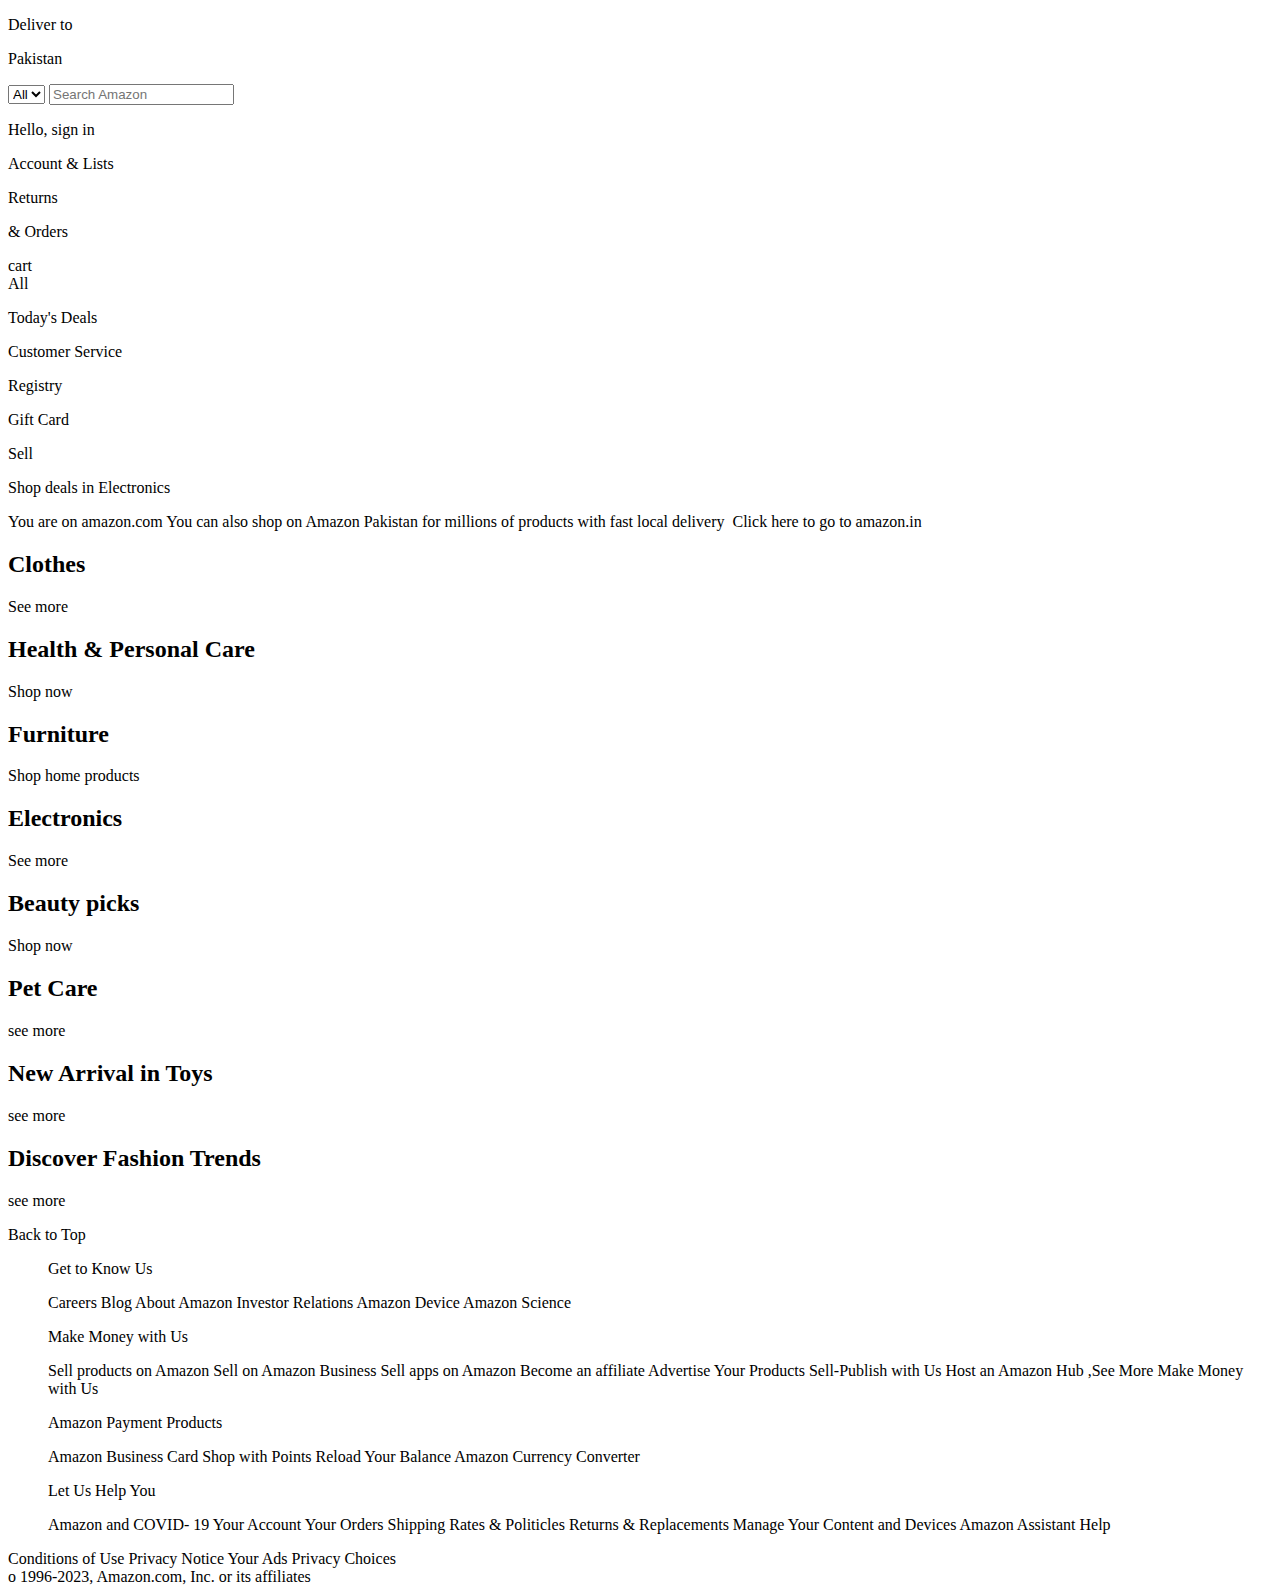
==== index.html @ c007df78 "Add files via upload" ====
<!DOCTYPE html>
<html lang="en">
<head>
    <meta charset="UTF-8">
    <meta name="viewport" content="width=device-width, initial-scale=1.0">
    <title>Amazon Clone</title>
    <link rel="stylesheet" href="https://cdnjs.cloudflare.com/ajax/libs/font-awesome/6.5.2/css/all.min.css" integrity="sha512-SnH5WK+bZxgPHs44uWIX+LLJAJ9/2PkPKZ5QiAj6Ta86w+fsb2TkcmfRyVX3pBnMFcV7oQPJkl9QevSCWr3W6A==" crossorigin="anonymous" referrerpolicy="no-referrer" />
    <link rel="stylesheet" href="style.css">
</head>
<body>
    <header>
        <div class="navbar">
            <div class="nav-logo border">
                <div class="logo"></div>
            </div>  

            <div class="nav-address border">
                <p class="add-first">Deliver to</p>
            <div class="add-icon">
                <i class="fa-solid fa-location-dot"></i>   
                <p class="add-second">Pakistan</p>
            </div>
        </div>
        
        <div class="nav-search">
         <select class="search-select">
            <option>All</option>
         </select>
         <input placeholder="Search Amazon" class="search-input">
         <div class="search-icon">
         <i class="fa-solid fa-magnifying-glass"></i>
           </div>
        </div>

        <div class="nav-singin border">
            <p><span>Hello, sign in</span></p>
            <p class="nav-second">Account & Lists</p>  
        </div>
    
      <div class="nav-return border"> 
       <p><span>Returns</span></p>   
        <P class="nav-second">& Orders</P>
    </div>
  
    <div class="nav-cart border">
     <i class="fa-solid fa-cart-shopping"></i>
     cart
    </div>
    </div>

    <div class="panel">
   <div class="panel-all">
  <i class="fa-solid fa-bars"></i>    
  All
</div>
<div class="panel-ops"> 
<p>Today's Deals</p>
<p>Customer Service</p>
<p>Registry</p>
<p>Gift Card</p>
<p>Sell</p>
</div>   
<div class="panel-deals">
    Shop deals in Electronics
</div>
</div>
    </header>

    <div class="hero-section">
     <div class="hero-msg">
    <p>You are on amazon.com You can also shop on Amazon Pakistan for millions of products with fast local delivery  &nbsp;<a>Click here to go to amazon.in</a> </p> 
    </div>
    </div>

<div class="shop-section">
    <div class="box1 box">
   <div class="box-content">
    <h2>Clothes</h2>
   <div class="box-img" style="background-image: url('box1_image.jpg');"></div>
<p>See more</p>
   </div>    
</div>
    <div class="box2 box">
      <div class="box-content">  
        <h2>Health & Personal Care</h2>
   <div class="box-img" style="background-image: url('box2_image.jpg');"></div>
<p>Shop now</p>
</div>    
</div>
    <div class="box3 box">
        <div class="box-content">  
            <h2>Furniture</h2>
       <div class="box-img" style="background-image: url('box3_image.jpg');"></div>
    <p>Shop home products</p>
    </div>
    </div>
    <div class="box">
        <div class="box-content">  
            <h2>Electronics</h2>
       <div class="box-img" style="background-image: url('box4_image.jpg');"></div>
    <p>See more</p>
    </div>
    </div>
    <div class="box">
        <div class="box-content">
         <h2>Beauty picks</h2>
        <div class="box-img" style="background-image: url('box5_image.jpg');"></div>
     <p>Shop now</p>
        </div>    
     </div>
         <div class="box">
           <div class="box-content">  
             <h2>Pet Care</h2>
        <div class="box-img" style="background-image: url('box6_image.jpg');"></div>
     <p>see more</p>
     </div>    
     </div>
         <div class="box">
             <div class="box-content">  
                 <h2>New Arrival in Toys</h2>
            <div class="box-img" style="background-image: url('box7_image.jpg');"></div>
         <p>see more</p>
         </div>
         </div>
         <div class="box">
             <div class="box-content">  
                 <h2>Discover Fashion Trends</h2>
            <div class="box-img" style="background-image: url('box8_image.jpg');"></div>
         <p>see more</p>
         </div>
         </div>
</div>

<footer>
   <div class="foot-panel1">
    Back to Top
   </div>

<div class="foot-panel2">
    <ul>
       <p>Get to Know Us</p>
       <a>Careers</a> 
       <a>Blog</a> 
       <a>About Amazon</a> 
       <a>Investor Relations</a> 
       <a>Amazon Device</a> 
       <a>Amazon Science</a>       
    </ul>
    <ul>
        <p>Make Money with Us</p>
        <a>Sell products on Amazon</a> 
        <a>Sell on Amazon Business</a> 
        <a>Sell apps on Amazon</a> 
        <a>Become an affiliate</a> 
        <a>Advertise Your Products</a> 
        <a>Sell-Publish with Us</a>
        <a>Host an Amazon Hub</a>
        <a>,See More Make Money 
            with Us</a>       
     </ul>
     <ul>
        <p>Amazon Payment Products</p>
        <a>Amazon Business Card</a> 
        <a>Shop with Points</a> 
        <a>Reload Your Balance </a> 
        <a>Amazon Currency Converter</a>       
     </ul>
     <ul>
        <p>Let Us Help You</p>
        <a>Amazon and COVID- 
           19</a> 
        <a>Your Account</a> 
        <a>Your Orders</a> 
        <a>Shipping Rates &
           Politicles</a> 
        <a>Returns &
           Replacements</a> 
        <a>Manage Your 
           Content and Devices</a>
        <a>Amazon Assistant</a>
        <a>Help</a>       
     </ul>

</div>
<div class="foot-panel3">
    <div class="logo"></div>
 </div>

<div class="foot-panel4">
  <div class="pages">
    <a>Conditions of Use</a>
    <a>Privacy Notice</a>  
    <a>Your Ads Privacy Choices</a>   
</div>
<div class="copyright">
    o 1996-2023, Amazon.com, Inc. or its affiliates
</div>


</div>
</footer>

</body>
</html>
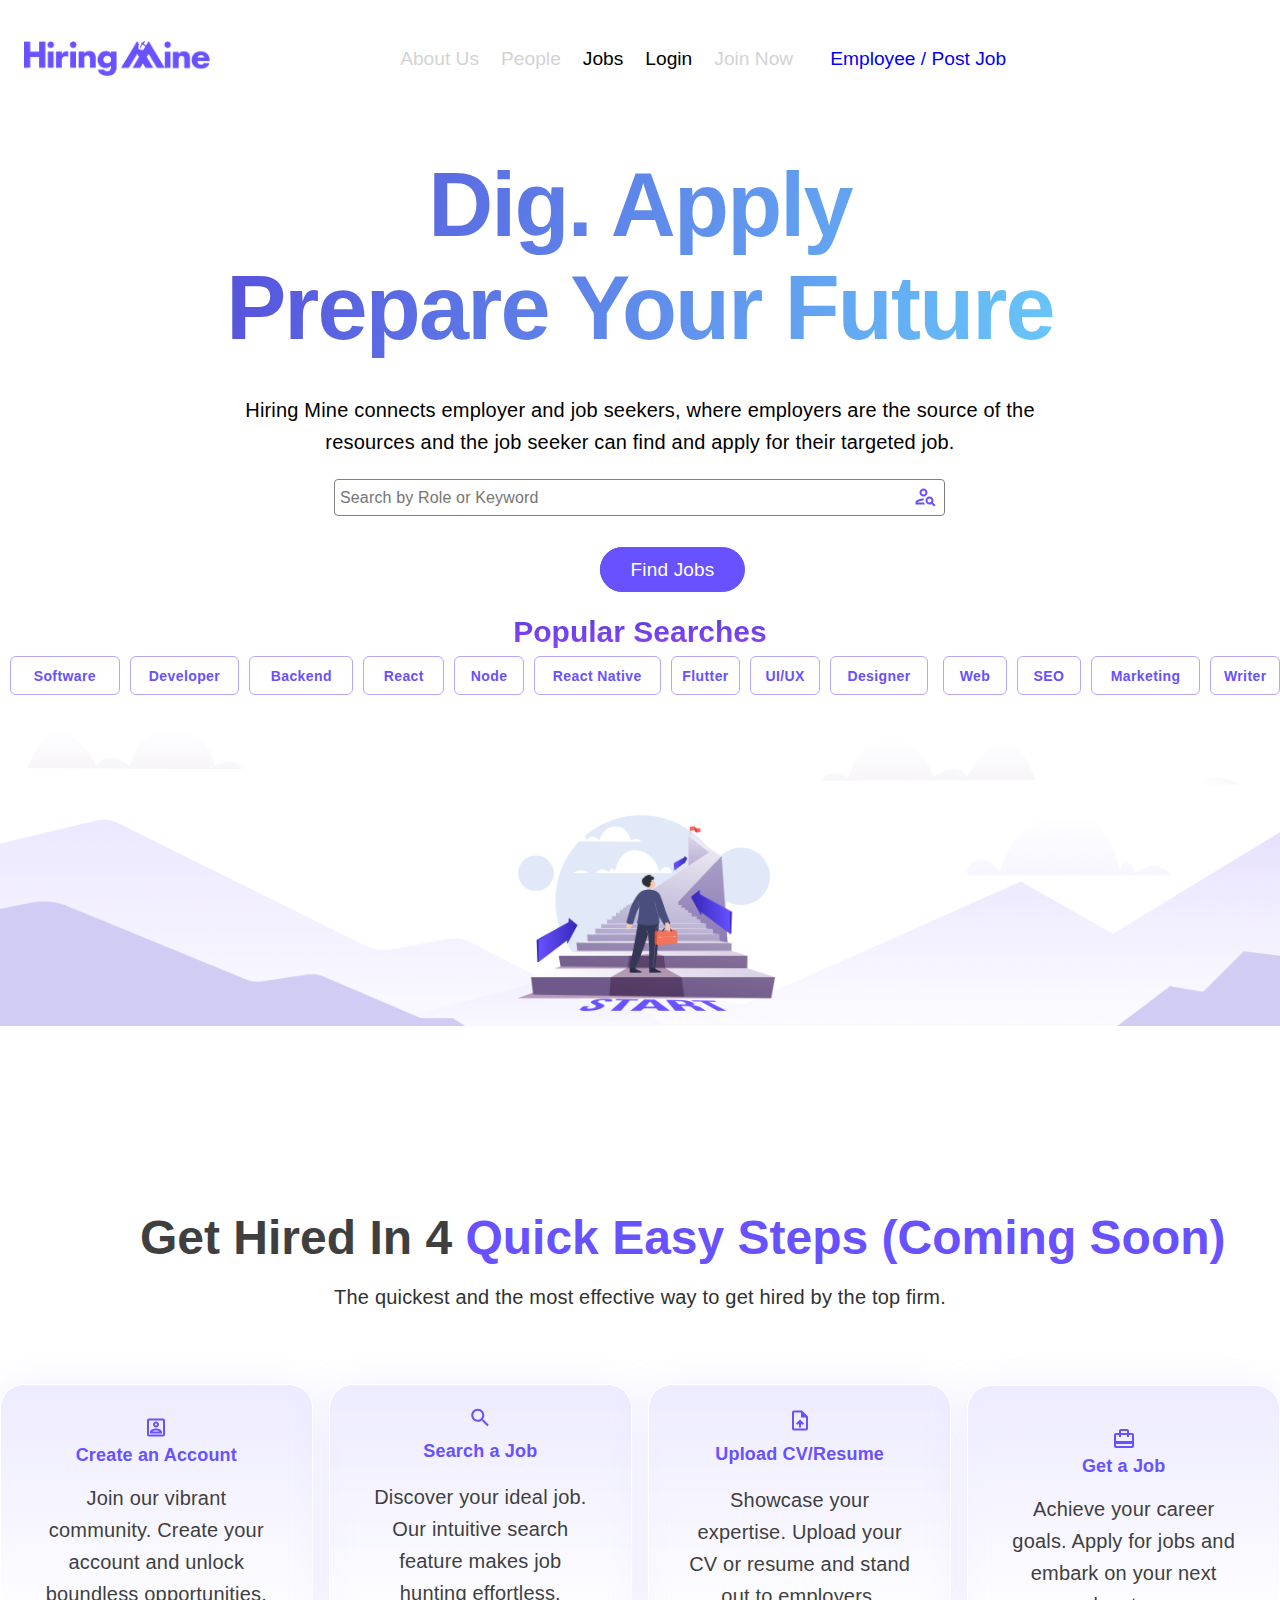
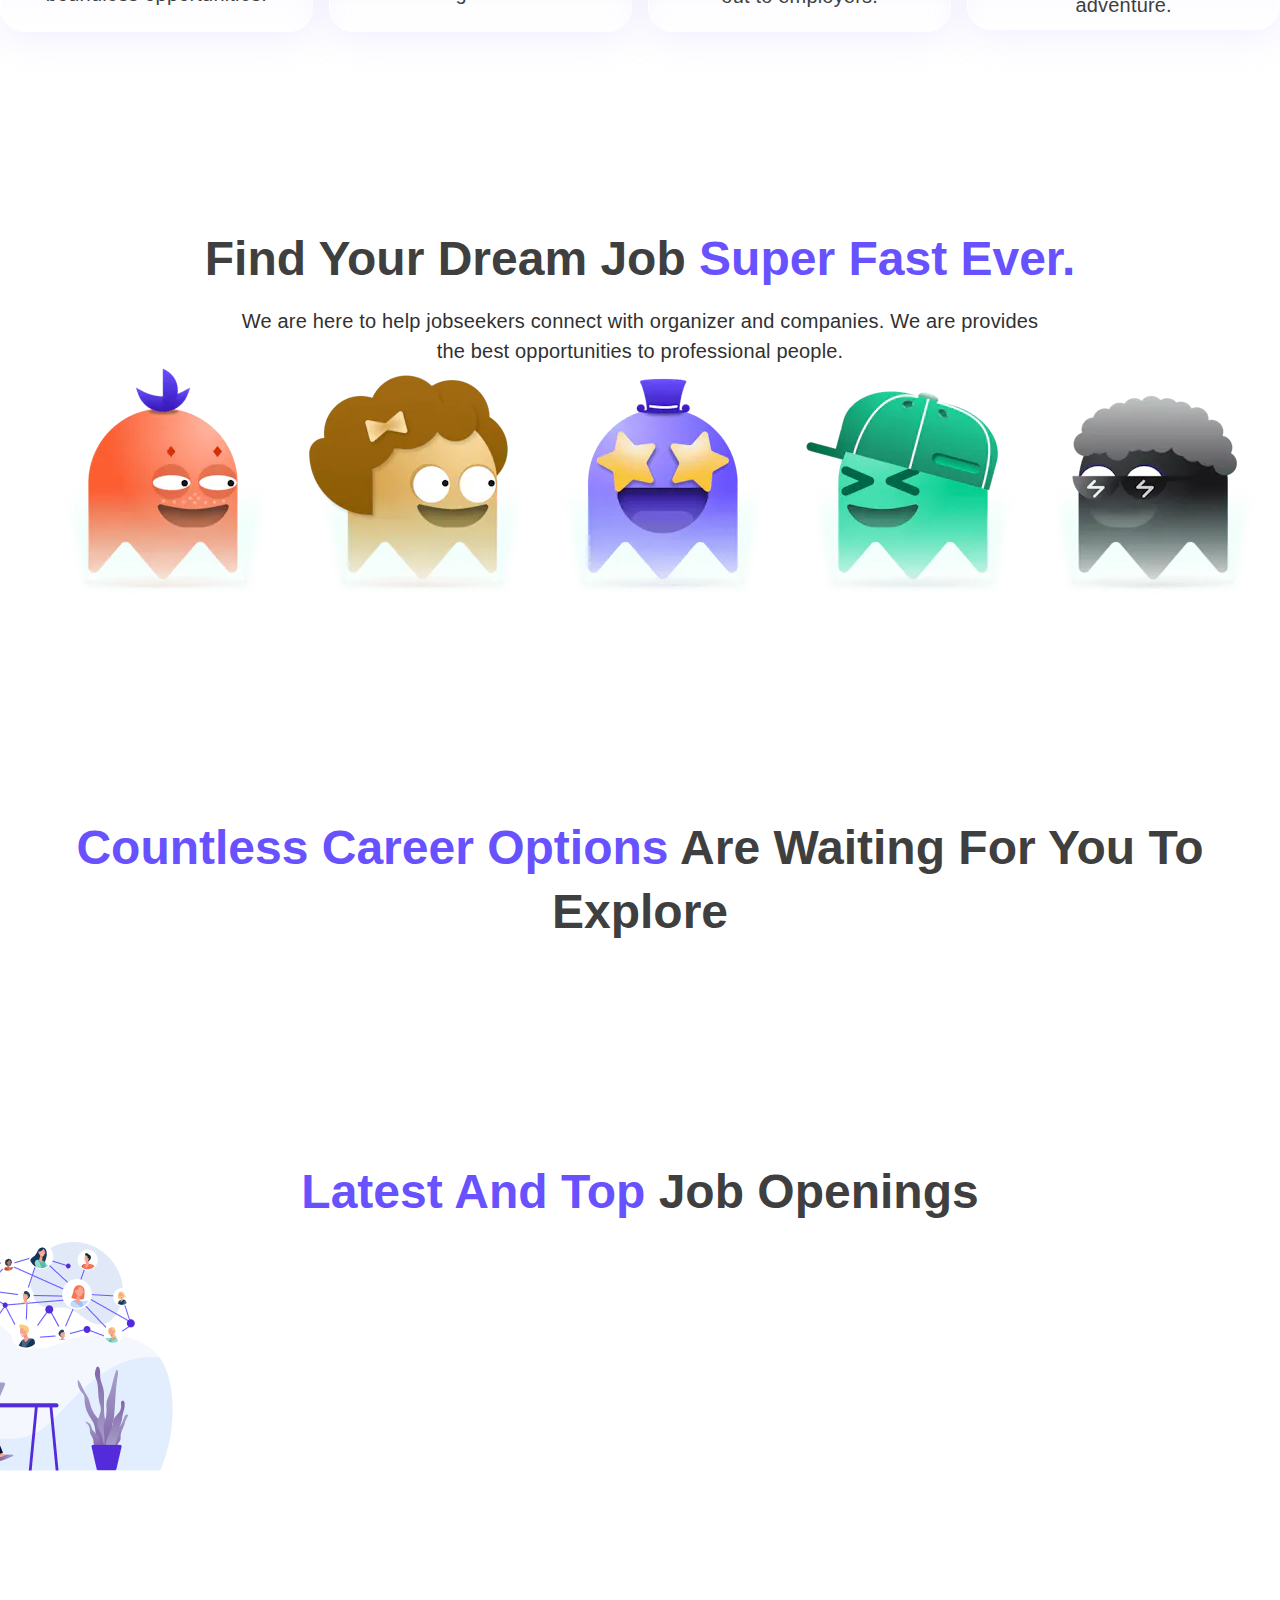
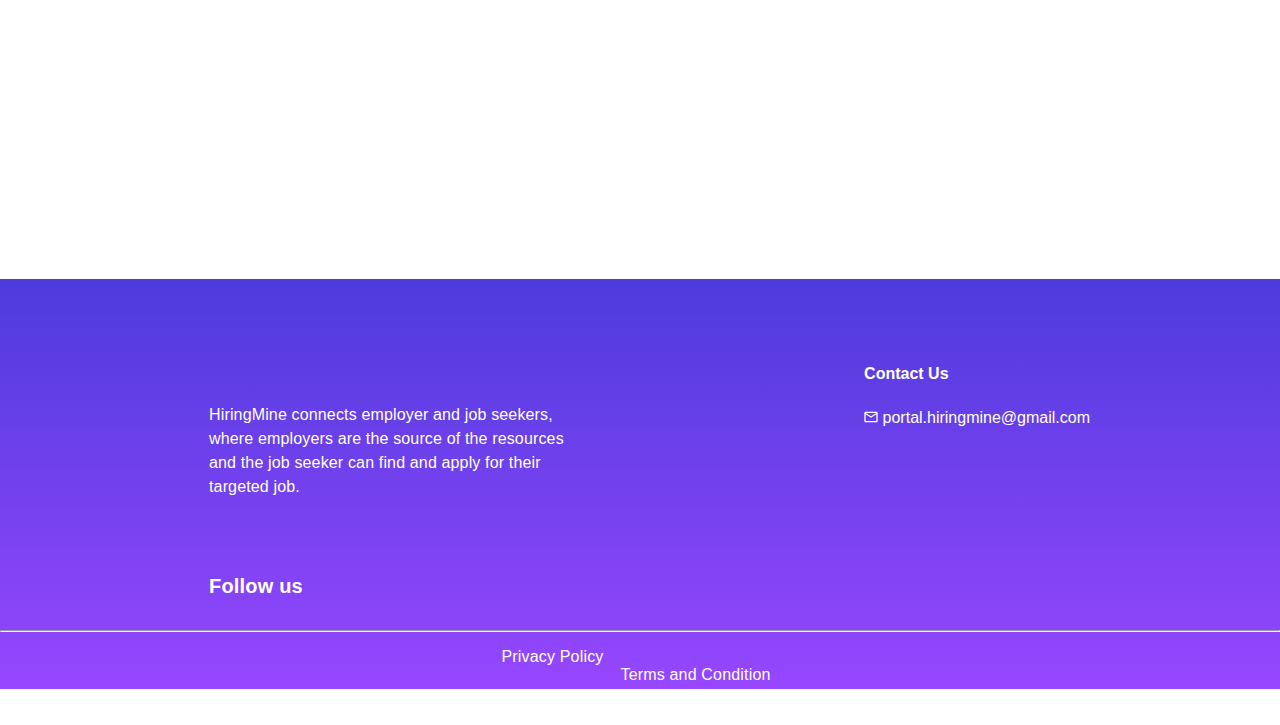
==== commit 6a372024: "Add files via upload" ====
--- a/index.html
+++ b/index.html
@@ -3,202 +3,340 @@
 <head>
     <meta charset="UTF-8">
     <meta name="viewport" content="width=device-width, initial-scale=1.0">
-    <title>Amazon Clone</title>
-    <link rel="stylesheet" href="https://cdnjs.cloudflare.com/ajax/libs/font-awesome/6.5.2/css/all.min.css" integrity="sha512-SnH5WK+bZxgPHs44uWIX+LLJAJ9/2PkPKZ5QiAj6Ta86w+fsb2TkcmfRyVX3pBnMFcV7oQPJkl9QevSCWr3W6A==" crossorigin="anonymous" referrerpolicy="no-referrer" />
+    <title>Hiring Mine</title>
+    <link rel="shortcut icon" href="./favicons.webp" type="image/x-icon">
     <link rel="stylesheet" href="style.css">
 </head>
 <body>
-    <header>
-        <div class="navbar">
-            <div class="nav-logo border">
-                <div class="logo"></div>
-            </div>  
-
-            <div class="nav-address border">
-                <p class="add-first">Deliver to</p>
-            <div class="add-icon">
-                <i class="fa-solid fa-location-dot"></i>   
-                <p class="add-second">Pakistan</p>
-            </div>
-        </div>
-        
-        <div class="nav-search">
-         <select class="search-select">
-            <option>All</option>
-         </select>
-         <input placeholder="Search Amazon" class="search-input">
-         <div class="search-icon">
-         <i class="fa-solid fa-magnifying-glass"></i>
-           </div>
-        </div>
-
-        <div class="nav-singin border">
-            <p><span>Hello, sign in</span></p>
-            <p class="nav-second">Account & Lists</p>  
-        </div>
-    
-      <div class="nav-return border"> 
-       <p><span>Returns</span></p>   
-        <P class="nav-second">& Orders</P>
+
+    <div id="nav">
+        <a id="logo" href="#"><img src="./Hiring Mine Logo-453a72d3.png" alt=""></a>
+     
+        <ul id="bar">   
+        <a href="#" style="color: lightgray;">About Us</a>
+        <a href="#" style="color: lightgray;">People</a>
+        <a href="#" style="color: black;">Jobs</a>
+        <a href="#" style="color: black;">Login</a>
+        <a href="#" style="color: lightgray;">Join Now</a>
+        <a href="#" style="padding-right: 60px;  padding-left: 15px; color: blue;">Employee / Post Job</a>
+     </ul>
     </div>
+
+<br>
+<br>
+
+<h1>
+    <strong>  Dig. Apply  </strong>
+    <br>
+    <strong>  Prepare Your  </strong>
+
+       <b>    Future  </b>
+</h1>
+
+<br>
+
+<p>
+    Hiring Mine connects employer and job seekers, where employers are the 
+    source of the <br> resources and the job seeker can find and apply for their  
+                           targeted job.
+</p>
+
+<!-- <br>
+<br>
+ -->
+
+
+<div class="search">
+<input placeholder="Search by Role or Keyword" > 
+  <img src="./UserVector-dcdef637 (2).svg" alt="">
+</div>
+
+<div class="button-border">
+<button> Find Jobs </button>
+</div>
+
+<h6>
+    <b>Popular Searches</b>
+</h6>
+
+<div class="popular-searches">
+
+    <button id="button1">
+    Software
+    </button>
+
+ <button id="button2">
+    Developer
+ </button>
+
+ <button id="button3">
+    Backend
+ </button>
+
+ <button id="button4">
+    React
+ </button>
+
+ <button id="button5">
+    Node
+ </button>
+
+ <button id="button6">
+  React Native
+ </button>
+
+ <button id="button7">
+    Flutter
+ </button>
   
-    <div class="nav-cart border">
-     <i class="fa-solid fa-cart-shopping"></i>
-     cart
-    </div>
-    </div>
-
-    <div class="panel">
-   <div class="panel-all">
-  <i class="fa-solid fa-bars"></i>    
-  All
-</div>
-<div class="panel-ops"> 
-<p>Today's Deals</p>
-<p>Customer Service</p>
-<p>Registry</p>
-<p>Gift Card</p>
-<p>Sell</p>
-</div>   
-<div class="panel-deals">
-    Shop deals in Electronics
-</div>
-</div>
-    </header>
-
-    <div class="hero-section">
-     <div class="hero-msg">
-    <p>You are on amazon.com You can also shop on Amazon Pakistan for millions of products with fast local delivery  &nbsp;<a>Click here to go to amazon.in</a> </p> 
-    </div>
-    </div>
-
-<div class="shop-section">
-    <div class="box1 box">
-   <div class="box-content">
-    <h2>Clothes</h2>
-   <div class="box-img" style="background-image: url('box1_image.jpg');"></div>
-<p>See more</p>
-   </div>    
-</div>
-    <div class="box2 box">
-      <div class="box-content">  
-        <h2>Health & Personal Care</h2>
-   <div class="box-img" style="background-image: url('box2_image.jpg');"></div>
-<p>Shop now</p>
-</div>    
-</div>
-    <div class="box3 box">
-        <div class="box-content">  
-            <h2>Furniture</h2>
-       <div class="box-img" style="background-image: url('box3_image.jpg');"></div>
-    <p>Shop home products</p>
-    </div>
-    </div>
-    <div class="box">
-        <div class="box-content">  
-            <h2>Electronics</h2>
-       <div class="box-img" style="background-image: url('box4_image.jpg');"></div>
-    <p>See more</p>
-    </div>
-    </div>
-    <div class="box">
-        <div class="box-content">
-         <h2>Beauty picks</h2>
-        <div class="box-img" style="background-image: url('box5_image.jpg');"></div>
-     <p>Shop now</p>
-        </div>    
-     </div>
-         <div class="box">
-           <div class="box-content">  
-             <h2>Pet Care</h2>
-        <div class="box-img" style="background-image: url('box6_image.jpg');"></div>
-     <p>see more</p>
-     </div>    
-     </div>
-         <div class="box">
-             <div class="box-content">  
-                 <h2>New Arrival in Toys</h2>
-            <div class="box-img" style="background-image: url('box7_image.jpg');"></div>
-         <p>see more</p>
-         </div>
-         </div>
-         <div class="box">
-             <div class="box-content">  
-                 <h2>Discover Fashion Trends</h2>
-            <div class="box-img" style="background-image: url('box8_image.jpg');"></div>
-         <p>see more</p>
-         </div>
-         </div>
-</div>
-
-<footer>
-   <div class="foot-panel1">
-    Back to Top
-   </div>
-
-<div class="foot-panel2">
-    <ul>
-       <p>Get to Know Us</p>
-       <a>Careers</a> 
-       <a>Blog</a> 
-       <a>About Amazon</a> 
-       <a>Investor Relations</a> 
-       <a>Amazon Device</a> 
-       <a>Amazon Science</a>       
-    </ul>
-    <ul>
-        <p>Make Money with Us</p>
-        <a>Sell products on Amazon</a> 
-        <a>Sell on Amazon Business</a> 
-        <a>Sell apps on Amazon</a> 
-        <a>Become an affiliate</a> 
-        <a>Advertise Your Products</a> 
-        <a>Sell-Publish with Us</a>
-        <a>Host an Amazon Hub</a>
-        <a>,See More Make Money 
-            with Us</a>       
-     </ul>
-     <ul>
-        <p>Amazon Payment Products</p>
-        <a>Amazon Business Card</a> 
-        <a>Shop with Points</a> 
-        <a>Reload Your Balance </a> 
-        <a>Amazon Currency Converter</a>       
-     </ul>
-     <ul>
-        <p>Let Us Help You</p>
-        <a>Amazon and COVID- 
-           19</a> 
-        <a>Your Account</a> 
-        <a>Your Orders</a> 
-        <a>Shipping Rates &
-           Politicles</a> 
-        <a>Returns &
-           Replacements</a> 
-        <a>Manage Your 
-           Content and Devices</a>
-        <a>Amazon Assistant</a>
-        <a>Help</a>       
-     </ul>
-
-</div>
-<div class="foot-panel3">
-    <div class="logo"></div>
+ <button id="button8">
+    UI/UX
+ </button>
+
+ <button id="button9">
+    Designer
+ </button>
+<br>
+            <br>
+           <br>
+<br>
+ <button id="button10">
+    Web
+ </button>
+
+ <button id="button11">
+    SEO
+ </button>
+
+ <button id="button12">
+   Marketing
+ </button>
+
+  <button id="button13">
+    Writer
+  </button>
+                                                                                                                                                                                                                                                                                                                                                                                                                                    
+</div>
+
+<img class="art-work" src="./art work-df4f7a46 (1).png" alt="">
+
+<br>
+<br>
+<br>
+<br>
+<br>
+<br>
+<br>
+<br>
+<br>
+<br>
+<br>
+
+<div class="heading">
+<h3 id="h3"> 
+   Get Hired In 4
+<span class="h4"> 
+    Quick Easy Steps (Coming Soon) </span>
+</h3>
+</div>
+
+<p class="p1">
+The quickest and the most effective way to get hired by the top firm.
+</p>
+
+<br>
+<br>
+<br>
+<br>
+
+
+
+<div class="container"> 
+
+   <div class="box1">
+
+      <div class="icon1">
+      <svg width="24" height="25" viewBox="0 0 24 25" fill="none" xmlns="http://www.w3.org/2000/svg"><path d="M19 5.59473V19.5947H5V5.59473H19ZM19 3.59473H5C3.89 3.59473 3 4.49473 3 5.59473V19.5947C3 20.6947 3.89 21.5947 5 21.5947H19C20.1 21.5947 21 20.6947 21 19.5947V5.59473C21 4.49473 20.1 3.59473 19 3.59473ZM12 12.5947C10.35 12.5947 9 11.2447 9 9.59473C9 7.94473 10.35 6.59473 12 6.59473C13.65 6.59473 15 7.94473 15 9.59473C15 11.2447 13.65 12.5947 12 12.5947ZM12 8.59473C11.45 8.59473 11 9.04473 11 9.59473C11 10.1447 11.45 10.5947 12 10.5947C12.55 10.5947 13 10.1447 13 9.59473C13 9.04473 12.55 8.59473 12 8.59473ZM18 18.5947H6V17.0647C6 14.5647 9.97 13.4847 12 13.4847C14.03 13.4847 18 14.5647 18 17.0647V18.5947ZM8.31 16.5947H15.69C15 16.0347 13.31 15.4747 12 15.4747C10.69 15.4747 8.99 16.0347 8.31 16.5947Z" fill="#6851FF"></path></svg>
+      <h4> Create an Account </h4>
+      </div>
+
+      <p> Join our vibrant community. Create your <br> 
+         account and unlock boundless opportunities. </p>
+   </div>
+
+   <div class="box2">
+
+      <div class="icon2">
+      <svg width="24" height="25" viewBox="0 0 24 25" fill="none" xmlns="http://www.w3.org/2000/svg"><path d="M15.7549 14.8496H14.9649L14.6849 14.5796C15.6649 13.4396 16.2549 11.9596 16.2549 10.3496C16.2549 6.75961 13.3449 3.84961 9.75488 3.84961C6.16488 3.84961 3.25488 6.75961 3.25488 10.3496C3.25488 13.9396 6.16488 16.8496 9.75488 16.8496C11.3649 16.8496 12.8449 16.2596 13.9849 15.2796L14.2549 15.5596V16.3496L19.2549 21.3396L20.7449 19.8496L15.7549 14.8496ZM9.75488 14.8496C7.26488 14.8496 5.25488 12.8396 5.25488 10.3496C5.25488 7.85961 7.26488 5.84961 9.75488 5.84961C12.2449 5.84961 14.2549 7.85961 14.2549 10.3496C14.2549 12.8396 12.2449 14.8496 9.75488 14.8496Z" fill="#6851FF"></path></svg>
+      <h4> Search a Job </h4>
+      </div>
+
+      <p> Discover your ideal job. Our intuitive search 
+           feature makes job hunting effortless.</p>
+   </div>
+
+   <div class="box3">
+      
+      <div class="icon3">
+      <svg width="24" height="25" viewBox="0 0 24 25" fill="none" xmlns="http://www.w3.org/2000/svg"><path d="M14 2.59473H6C4.9 2.59473 4.01 3.49473 4.01 4.59473L4 20.5947C4 21.6947 4.89 22.5947 5.99 22.5947H18C19.1 22.5947 20 21.6947 20 20.5947V8.59473L14 2.59473ZM18 20.5947H6V4.59473H13V9.59473H18V20.5947ZM8 15.6047L9.41 17.0147L11 15.4347V19.5947H13V15.4347L14.59 17.0247L16 15.6047L12.01 11.5947L8 15.6047Z" fill="#6851FF"></path></svg>
+      <h4> Upload CV/Resume </h4>
+      </div>
+
+      <p> Showcase your expertise. Upload your CV or 
+          resume and stand out to employers. </p>
+
+   </div>
+
+   <div class="box4">
+      
+      <div class="icon4">
+      <svg width="24" height="25" viewBox="0 0 24 25" fill="none" xmlns="http://www.w3.org/2000/svg"><path d="M20 7.09473H17V5.09473C17 3.98473 16.11 3.09473 15 3.09473H9C7.89 3.09473 7 3.98473 7 5.09473V7.09473H4C2.89 7.09473 2 7.98473 2 9.09473V20.0947C2 21.2047 2.89 22.0947 4 22.0947H20C21.11 22.0947 22 21.2047 22 20.0947V9.09473C22 7.98473 21.11 7.09473 20 7.09473ZM9 5.09473H15V7.09473H9V5.09473ZM20 20.0947H4V18.0947H20V20.0947ZM20 15.0947H4V9.09473H7V11.0947H9V9.09473H15V11.0947H17V9.09473H20V15.0947Z" fill="#6851FF"></path></svg>
+      <h4> Get a Job </h4>
+      </div>
+
+      <P> Achieve your career goals. Apply for jobs 
+          and embark on your next adventure. </P>
+
+   </div>
+</div>
+
+<br>
+<br>
+<br>
+<br>
+<br>
+<br>
+<br>
+
+
+<h3 class="h5">
+Find Your Dream Job 
+
+<span class="h-s"> Super Fast Ever. </span>
+</h3>
+
+ <p class="p2">We are here to help jobseekers connect with organizer and companies. We are provides <br> 
+   the best opportunities to professional people.</p> 
+
+   <img src="./banner_career-4b7d86fb.webp" alt="" style="padding-left: 250px;">
+
+<br>
+<br>
+<br>
+<br>
+<br>
+<br>
+<br>
+<br>
+<br>
+<br>
+<br>
+<br>
+<br>
+
+<h3 class="h6">
+   Countless Career Options
+
+   <span class="h-2">
+      Are Waiting For You To <br>
+      Explore
+   </span>
+</h3>
+
+<br>
+<br>
+<br>
+<br>
+<br>
+<br>
+<br>
+<br>
+<br>
+<br>
+<br>
+<br>
+
+<h3 class="h7"> Latest And Top 
+   
+<span class="h-3"> 
+   Job Openings </span>
+</h3>
+<br>
+
+<img class="1fram" src="./Frame-55f66875.png" alt="" srcset="">
+<br>
+<br>
+<br>
+<br>
+<br>
+<br>
+<br>
+<br>
+<br>
+<br>
+<br>
+<br>
+<br>
+<br>
+<br>
+<br>
+<br>
+<br>
+<br>
+<br>
+<br>
+<br>
+<br>
+
+<div class="panel">
+ 
+ <div class="logo">
+   <img src="./download (2).png" alt="">
+</div>
+
+<div class="content">
+   <br>
+       HiringMine connects employer and job seekers,  <br>  
+       where employers are the source of the resources  <br>
+       and the job seeker can find and apply for their  <br>
+       targeted job. 
+   </div>
+<br>
+<br>
+<br>
+<br>
+   <h4 class="h-4"> Follow us </h4>
+   
+
+ <div class="social">  
+   <ul>
+      <li> Contact Us </li>
+      <li><svg width="14" height="12" viewBox="0 0 14 12" fill="none" xmlns="http://www.w3.org/2000/svg"><path d="M13.6666 1.99984C13.6666 1.2665 13.0666 0.666504 12.3333 0.666504H1.66659C0.933252 0.666504 0.333252 1.2665 0.333252 1.99984V9.99984C0.333252 10.7332 0.933252 11.3332 1.66659 11.3332H12.3333C13.0666 11.3332 13.6666 10.7332 13.6666 9.99984V1.99984ZM12.3333 1.99984L6.99992 5.33317L1.66659 
+      1.99984H12.3333ZM12.3333 9.99984H1.66659V3.33317L6.99992 6.6665L12.3333 3.33317V9.99984Z" fill="white">
+      </path></svg>
+      <a href="mailto:portal.hiringmine@gmail.com">portal.hiringmine@gmail.com</a>
+   </li>
+   </ul>
  </div>
 
-<div class="foot-panel4">
-  <div class="pages">
-    <a>Conditions of Use</a>
-    <a>Privacy Notice</a>  
-    <a>Your Ads Privacy Choices</a>   
-</div>
-<div class="copyright">
-    o 1996-2023, Amazon.com, Inc. or its affiliates
-</div>
-
-
-</div>
-</footer>
+ <div class="media">
+   <a class="a1" href="https://www.facebook.com/HiringMine" target="_blank"> <link class="img1" rel="icon" type="image/x-icon" href="./facebook-logo.png"> </a>
+   
+   <a class="a2" href="https://chat.whatsapp.com/BT2IHPvxw2gITPw4gvIMQU" target="_blank"><link class="img1" rel="icon" type="image/x-icon" href="."> </a>   
+
+
+</div>
+
+ <hr>
+
+ <a class="a-h" href="." >Privacy Policy </a> <a  class="a-h2" href=".">Terms and Condition</a>
+
+ <br>
+<br>
+<br>
+
+   <div class="copy"> copyright Hiringmine 2024. All Rights Reserved </div>
+</div>
 
 </body>
 </html>--- a/style.css
+++ b/style.css
@@ -0,0 +1,808 @@
+* {
+    margin: 0;
+    padding: 0;
+}
+
+#nav {
+    display: flex;
+    align-items: center;
+    padding: 25px;
+    justify-content: center;
+
+}
+
+#logo{
+    width: 186.35px;
+    height: 36px;
+}
+
+img {
+    max-width: 100%;
+    height: auto;
+ margin-left: -190px;
+}
+
+#bar {
+    display: flex;
+    align-items: center;
+    justify-content: center;
+    gap: 22px;
+    font-size: larger;
+}
+
+
+a {
+    font-style: normal;
+    margin: 16px 0px 0px;
+    font-family: Roboto, Helvetica, Arial, sans-serif;
+    text-decoration: none;
+}
+
+h1 {
+    font-style:  normal;
+    font-weight: 800;
+    font-size: 90px !important;
+    text-transform: capitalize;
+    text-align: center;
+    letter-spacing: -.02em;
+    background: linear-gradient(106.43deg, #522fd4, #6bdcff 95.12%);
+    -webkit-text-fill-color: transparent;
+    background-clip: text;
+    margin: 16px 0px 0px;
+    font-family: Roboto, Helvetica, Arial, sans-serif;  
+}
+
+p {
+    margin: 16px 0px 0px;
+    font-family: Roboto, Helvetica, Arial, sans-serif;
+    font-weight: 400;
+    letter-spacing: 0.00938em;
+    text-align: center;
+    font-size: 20px;
+    line-height: 32px;
+}
+
+input {
+    height: 35px;
+    width: 599px;
+    padding-left: 5px;
+    padding-right: 5px;
+    margin-right: 160px;
+    border-radius: 4px;
+    border: 1px solid grey;
+    font-size: 16px;
+    font-weight: 400;
+    letter-spacing: 0.00938em;
+    color: #000000;
+    
+}
+
+/* button {
+    height: 35px;
+    width: 100px;
+    border-radius: 5px;
+    border: 1px solid #000000;
+    background-color: #ffffff;
+
+    border-color: purple;
+} */
+
+.search {
+    margin-right: 10px;
+    justify-content: center;
+    display: flex;
+    margin-top: 21px;
+    border-radius: 5px;
+    cursor: pointer purple;
+
+}
+
+.button-border {
+     height: 45px;
+    width: 130px;
+    border-radius: 500px;
+    margin-top: 31px;
+    cursor: pointer;
+   margin-left: 600px; 
+    background-color: rgb(104, 81, 255);
+   color: white;
+   box-shadow: 100px solid grey;    
+}
+
+ 
+
+ button {
+    height: 45px;
+    width: 145px;  
+    font-weight: 800px;
+    border-radius: 500px;
+    border: 1px solid rgb(104, 81, 255);
+   background-color: rgb(104, 81, 255);
+   color: white;
+    cursor: pointer;
+    font-size: 16px;
+    font-weight: 400;
+    letter-spacing: 0.00938em; 
+    box-shadow: 100px solid grey;
+    overflow: hidden;    
+    font-size: 19px;
+    
+}
+
+h6 {
+    display: flex;
+    justify-content: center;
+    font-style: normal;
+    font-weight: 800px;
+    font-size: 30px;
+    background: linear-gradient( 180deg, #4d3bdb 0%, #9747ff 100%);
+    -webkit-text-fill-color: transparent;
+    background-clip: text;
+    margin: 16px 0px 0px;
+    font-family: Roboto, Helvetica, Arial, sans-serif;
+    line-height: 1.6;
+    
+}
+
+
+ .popular-searches{
+    display: flex;
+    border-color: rgba(104, 81, 255, 0.5);
+    color: rgb(104, 81, 255);
+    justify-content: space-around;
+} 
+
+#button1 {
+    height: 39px;
+    width: 190px;
+    margin-left: 10px;
+  border-radius: 6px;
+  background-color: white;
+  -webkit-tap-highlight-color: transparent;
+  background-color: transparent;
+  border-color: rgba(104, 81, 255, 0.5);
+  color: rgb(104, 81, 255);
+  font-size: 0.875rem;
+  letter-spacing: 0.02857em;
+  font-weight: 800;
+  cursor: pointer;
+}
+
+#button2 {
+    height: 39px;
+    width: 190px;
+    margin-left: 10px;
+  border-radius: 6px;
+  background-color: white;
+  -webkit-tap-highlight-color: transparent;
+  background-color: transparent;
+  border-color: rgba(104, 81, 255, 0.5);
+  color: rgb(104, 81, 255);
+  font-size: 0.875rem;
+  letter-spacing: 0.02857em;
+  font-weight: 800;
+  cursor: pointer;
+}
+
+#button3 {
+    height: 39px;
+    width: 180px;
+    margin-left: 10px;
+  border-radius: 6px;
+  background-color: white;
+  -webkit-tap-highlight-color: transparent;
+  background-color: transparent;
+  border-color: rgba(104, 81, 255, 0.5);
+  color: rgb(104, 81, 255);
+  font-size: 0.875rem;
+  letter-spacing: 0.02857em;
+  font-weight: 800;
+  cursor: pointer;
+}
+
+#button4 {
+    height: 39px;
+    width: 140px;
+    margin-left: 10px;
+  border-radius: 6px;
+  background-color: white;
+  -webkit-tap-highlight-color: transparent;
+  background-color: transparent;
+  border-color: rgba(104, 81, 255, 0.5);
+  color: rgb(104, 81, 255);
+  font-size: 0.875rem;
+  letter-spacing: 0.02857em;
+  font-weight: 800;
+  cursor: pointer;
+}
+
+#button5 {
+    height: 39px;
+    width: 120px;
+    margin-left: 10px;
+  border-radius: 6px;
+  background-color: white;
+  -webkit-tap-highlight-color: transparent;
+  background-color: transparent;
+  border-color: rgba(104, 81, 255, 0.5);
+  color: rgb(104, 81, 255);
+  font-size: 0.875rem;
+  letter-spacing: 0.02857em;
+  font-weight: 800;
+  cursor: pointer;
+}
+
+#button6 {
+    height: 39px;
+    width: 220px;
+    margin-left: 10px;
+  border-radius: 6px;
+  background-color: white;
+  -webkit-tap-highlight-color: transparent;
+  background-color: transparent;
+  border-color: rgba(104, 81, 255, 0.5);
+  color: rgb(104, 81, 255);
+  font-size: 0.875rem;
+  letter-spacing: 0.02857em;
+  font-weight: 800;
+  cursor: pointer;
+}
+
+#button7 {
+    height: 39px;
+    width: 120px;
+    margin-left: 10px;
+  border-radius: 6px;
+  background-color: white;
+  -webkit-tap-highlight-color: transparent;
+  background-color: transparent;
+  border-color: rgba(104, 81, 255, 0.5);
+  color: rgb(104, 81, 255);
+  font-size: 0.875rem;
+  letter-spacing: 0.02857em;
+  font-weight: 800;
+  cursor: pointer;
+}
+
+#button8 {
+   height: 39px;
+    width: 120px;
+    margin-left: 10px;
+  border-radius: 6px;
+  background-color: white;
+  -webkit-tap-highlight-color: transparent;
+  background-color: transparent;
+  border-color: rgba(104, 81, 255, 0.5);
+  color: rgb(104, 81, 255);
+  font-size: 0.875rem;
+  letter-spacing: 0.02857em;
+  font-weight: 800;
+  cursor: pointer;
+}
+
+#button9 {
+    height: 39px;
+    width: 170px;
+    margin-left: 10px;
+  border-radius: 6px;
+  background-color: white;
+  -webkit-tap-highlight-color: transparent;
+  background-color: transparent;
+  border-color: rgba(104, 81, 255, 0.5);
+  color: rgb(104, 81, 255);
+  font-size: 0.875rem;
+  letter-spacing: 0.02857em;
+  font-weight: 800;
+  cursor: pointer;
+}
+
+#button10 {
+    height: 39px;
+    width: 110px;
+    margin-left: 15px;
+    vertical-align: middle;
+    appearance: none;
+
+    font-family: Roboto, Helvetica, Arial, sans-serif;
+    cursor: pointer;
+    border-radius: 6px;
+  background-color: white;
+  -webkit-tap-highlight-color: transparent;
+  background-color: transparent;
+  border-color: rgba(104, 81, 255, 0.5);
+  color: rgb(104, 81, 255);
+  font-size: 0.875rem;
+  letter-spacing: 0.02857em;
+  font-weight: 800;
+}
+
+#button11 {
+    height: 39px;
+    width: 110px;
+    margin-left: 10px;
+  border-radius: 6px;
+  background-color: white;
+  -webkit-tap-highlight-color: transparent;
+  background-color: transparent;
+  border-color: rgba(104, 81, 255, 0.5);
+  color: rgb(104, 81, 255);
+  font-size: 0.875rem;
+  letter-spacing: 0.02857em;
+  font-weight: 800;
+  cursor: pointer;
+}
+
+#button12 {
+    height: 39px;
+    width: 190px;
+    margin-left: 10px;
+  border-radius: 6px;
+  background-color: white;
+  -webkit-tap-highlight-color: transparent;
+  background-color: transparent;
+  border-color: rgba(104, 81, 255, 0.5);
+  color: rgb(104, 81, 255);
+  font-size: 0.875rem;
+  letter-spacing: 0.02857em;
+  font-weight: 800;  
+  cursor: pointer;
+}
+
+#button13 {
+    height: 39px;
+    width: 120px;
+    margin-left: 10px;
+  border-radius: 6px;
+  background-color: white;
+  -webkit-tap-highlight-color: transparent;
+  background-color: transparent;
+  border-color: rgba(104, 81, 255, 0.5);
+  color: rgb(104, 81, 255);
+  font-size: 0.875rem;
+  letter-spacing: 0.02857em;
+  font-weight: 800;
+  cursor: pointer;
+}
+
+.art-work {
+    width: 100%;
+    margin-left: 0px;
+    max-width: 100%;
+    height: auto;
+}
+
+.heading {
+  margin-left: 140px;
+  align-items: center;
+}
+
+#h3 {
+  font-weight: 600;
+  color:  #3f3f3f;
+  font-size: 48px;
+  line-height: 1.167;
+  letter-spacing: 0em;
+  font-family: Roboto, sans-serif;
+
+}
+
+.h4 {
+  color: #6851ff;
+  font-weight: 600; 
+  box-sizing: border-box;
+  font-family: Roboto, sans-serif;
+  font-size: 48px;
+  line-height: 1.167;
+  letter-spacing: 0em;
+}
+
+.p1 {
+  font-weight: 400;
+  line-height: 1.5;
+  letter-spacing: 0.00938em;
+  color: rgb(49, 49, 49);
+  font-family: Roboto, Arial, Helvetica, sans-serif;
+}
+
+
+.container {
+  display: flex;
+  align-items: center;
+  justify-content: center;
+  gap: 16px;
+ 
+}
+
+.box1 {
+  height: 248px;
+  width: 330px;
+  box-sizing: border-box;
+  padding: 0px 0px 0px 16px;
+  padding: 40px;
+  border-radius: 24px;
+  margin-bottom: 69px;
+  border: 1px solid #fff;
+  font-size: 16px;
+  align-items: center;
+  box-shadow: 0 4px 40px #bdb2ff3d;
+  text-align: center;
+  padding: 2.5rem;
+  color: #3f3f3f;
+  padding-top: 30px;
+  background: linear-gradient(180deg, #edebff, hsla(0, 0%, 100%, 0));
+}
+
+.icon1 {
+  justify-content: center;
+  font-size: 18px;
+  color: rgb(104, 81, 255); 
+  letter-spacing: 0.00938em;
+  font-family: Roboto, Arial, Helvetica, sans-serif;
+  font-weight: 600;
+}
+
+.box2 {
+  height: 248px;
+  width: 320px;
+  font-size: 16px;
+  padding: 0px 0px 0px 16px;
+  padding: 40px;
+  box-sizing: border-box;
+  margin-bottom: 69px;
+  border-radius: 24px;
+  align-items: center;
+  border: 1px solid #fff;
+  background: linear-gradient(180deg, #edebff, hsla(0, 0%, 100%, 0));
+  box-shadow: 0 4px 40px #bdb2ff3d;
+  text-align: center;
+  padding: 2.5rem;
+  color: #3f3f3f;
+  padding-top: 20px;
+}
+
+.icon2 {
+  justify-content: center;
+  font-size: 18px;
+  color: rgb(104, 81, 255); 
+  letter-spacing: 0.00938em;
+  font-family: Roboto, Arial, Helvetica, sans-serif;
+  font-weight: 600;
+  line-height: 1.5; 
+}
+
+.box3 {
+  height: 248px;
+  width: 320px;
+  font-size: 16px;
+  box-sizing: border-box;
+  padding: 0px 0px 0px 16px;
+  padding: 40px;
+  margin-bottom: 69px;
+  border-radius: 24px;
+  align-items: center;
+  border: 1px solid #fff;
+  background: linear-gradient(180deg, #edebff, hsla(0, 0%, 100%, 0));
+  box-shadow: 0 4px 40px #bdb2ff3d;
+  text-align: center;
+  padding: 2.5rem;
+  color: #3f3f3f;
+  padding-top: 23px;
+}
+
+.icon3 {
+  justify-content: center;
+  font-size: 18px;
+  color: rgb(104, 81, 255); 
+  letter-spacing: 0.00938em;
+  font-family: Roboto, Arial, Helvetica, sans-serif;
+  font-weight: 600;
+  line-height: 1.5;
+
+}
+
+.box4 {
+  height: 245px;
+  width: 330px;  
+  padding: 0px 0px 0px 16px;
+  padding: 40px;
+  box-sizing: border-box;
+  font-size: 16px;
+  color: #3f3f3f;
+  margin-bottom: 69px;
+  border-radius: 24px;
+  align-items: center;
+  border: 1px solid #fff;
+  background: linear-gradient(180deg, #edebff, hsla(0, 0%, 100%, 0));
+  box-shadow: 0 4px 40px #bdb2ff3d;
+  text-align: center;
+  padding: 2.5rem;
+}
+
+.icon4 {
+  justify-content: center;
+  font-size: 18px;
+  color: rgb(104, 81, 255); 
+  letter-spacing: 0.00938em;
+  font-family: Roboto, Arial, Helvetica, sans-serif;
+  font-weight: 600;
+}
+
+.h5 {
+  font-weight: 600;
+  color:  #3f3f3f;
+  font-size: 48px;
+  line-height: 1.167;
+  letter-spacing: 0em;
+  font-family: Roboto, sans-serif;
+  text-align: center;
+}
+
+.h-s {
+  color: #6851ff;
+  font-weight: 600; 
+  box-sizing: border-box;
+  font-family: Roboto, sans-serif;
+  font-size: 48px;
+  line-height: 1.320;
+  letter-spacing: 0em;
+  padding-bottom: 0.9px;
+}
+
+.p2 {
+  font-weight: 400;
+  line-height: 1.5;
+  letter-spacing: 0.00938em;
+  color: rgb(49, 49, 49);
+  font-family: Roboto, Arial, Helvetica, sans-serif;
+}
+
+
+
+
+
+
+
+.h6 {
+  color: #6851ff;
+  font-weight: 600; 
+  box-sizing: border-box;
+  font-family: Roboto, sans-serif;
+  font-size: 48px;
+  line-height: 1.320;
+  letter-spacing: 0em;
+  padding-bottom: 0.9px;
+  text-align: center;
+}
+
+.h-2 {
+  font-weight: 600;
+  color: #3f3f3f;
+  font-size: 48px;
+  line-height: 1.167;
+  letter-spacing: 0em;
+  font-family: Roboto, sans-serif;
+}
+
+
+
+
+
+
+.h7 {
+  color: #6851ff;
+  font-weight: 600; 
+  box-sizing: border-box;
+  font-family: Roboto, sans-serif;
+  font-size: 48px;
+  line-height: 1.320;
+  letter-spacing: 0em;
+  padding-bottom: 0.9px;
+  text-align: center;
+}
+
+.h-3 {
+  font-weight: 600;
+  color: #3f3f3f;
+  font-size: 48px;
+  line-height: 1.167;
+  letter-spacing: 0em;
+  font-family: Roboto, sans-serif;
+}
+
+
+
+
+
+.panel {
+  box-sizing: border-box;
+  font-family: Roboto, sans-serif;
+  background: linear-gradient(180deg, #4d3bdb 0%, #9747ff 100%);
+  height: 410px;
+  width: 100%;
+  position: relative;
+}
+
+
+.logo {
+ height: 100px;
+ max-width: 30px;
+ font-size: 1rem;
+color: #fff;
+}
+
+.content {
+  padding-left: 209px;
+  font-size: 1rem;
+  font-weight: 400;
+  color: rgb(255, 255, 255);
+  line-height: 1.5;
+  letter-spacing: 0.00938em;
+  font-family: Roboto, Arial, Helvetica, sans-serif;
+
+}
+
+.h-4 {
+  padding-left: 209px;
+  color: rgb(255, 255, 255);
+  line-height: 1.5;
+  font-weight: 600;
+  font-size: 20px;
+  letter-spacing: 0.00938em;
+  font-family: Roboto, sans-serif;
+}
+
+.media {
+  color: #fff;
+}
+
+.a1 {
+  color: inherit;
+  text-decoration: inherit;
+  box-sizing: border-box;
+  font-family: Roboto, sans-serif;
+}
+
+.img1 {
+  max-width: 100%;
+  height: auto;
+  display: block;
+ 
+  box-sizing: border-box;
+  font-family: roboto, sans-serif;
+}
+
+.social {
+  margin-top: -259px;
+  margin-bottom: 200px;
+  padding-right: 190px;
+  font-size: 1rem;
+  color: rgb(255, 255, 255);
+  line-height: 1.5;
+  font-family: roboto, sans-serif;
+  display: flex;
+  justify-content: end;
+  -webkit-box-pack: end;
+  box-sizing: border-box;
+}
+
+ul {
+
+  list-style: none;
+  color: white;
+  box-sizing: border-box;
+  font-family: Roboto, sans-serif;
+}
+li:first-child {
+
+  margin-left: 0px;
+  display: flex;
+  align-items: center;
+  gap: 5px;
+  margin: 20px 0;
+  font-size: 16px;
+  font-weight: 600;
+  cursor: auto;
+  margin-bottom: 20px;
+ }
+
+a {
+  color: white;
+  text-decoration: none;
+}
+
+.a-h {
+  font-family: roboto, Helvetica, Arial, sans-serif ;
+  font-weight: 400;
+  font-size: 1rem;
+  letter-spacing: 0.01098em;
+  --tw-text-opacity: 1;
+  color: rgb(255 255 255 / var(--tw-text-opacity));
+  cursor: pointer;
+ display:flow-root;
+display: flex;
+
+margin-right: 175px;
+  align-items: center;
+  justify-content: center;
+}
+
+
+
+.a-h2 {
+  font-family: roboto, Helvetica, Arial, sans-serif ;
+  font-weight: 400;
+  font-size: 1rem;
+  margin-top: -0px; 
+  margin-bottom: -90px;
+  margin-left: 111px; 
+  letter-spacing: 0.01098em;
+  --tw-text-opacity: 1;
+  color: rgb(255 255 255 / var(--tw-text-opacity));
+  cursor: pointer;
+  display:flex;
+  justify-content: center;
+  align-items: center;
+}
+
+.copy {
+  font-family: roboto, Helvetica, Arial, sans-serif ;
+  font-weight: 400;
+  font-size: 1rem; 
+  letter-spacing: 0.01098em; 
+  --tw-text-opacity: 1;
+  color: rgb(255 255 255 / var(--tw-text-opacity));
+  cursor: pointer;
+  display: flex;
+  justify-content: center;
+  margin-top: -7px;
+  align-items: center;
+}
+
+.footer {
+  display: flex;
+  justify-content: center;
+  align-items: center;
+  margin-top: 100px;
+  margin-bottom: 100px;
+}
+
+.footer2 {
+  display: flex;
+  justify-content: center;
+  align-items: center;
+  margin-top: 100px;
+  margin-bottom: 100px;
+}
+
+.footer3 {
+  display: flex;
+  justify-content: center;
+  align-items: center;
+  margin-top: 100px;
+  margin-bottom: 100px;
+}
+
+.footer4 {
+  display: flex;
+  justify-content: center;
+  align-items: center;
+}
+
+.copy {
+  font-family: roboto, Helvetica, Arial, sans-serif ;
+  font-weight: 400;
+  font-size: 1rem; 
+  letter-spacing: 0.01098em; 
+  --tw-text-opacity: 1;
+  color: rgb(255 255 255 / var(--tw-text-opacity));
+  cursor: pointer;
+  display: flex;
+  justify-content: center;
+  margin-top: 59px;
+  margin-bottom: 990px;
+  align-items: center;
+}
+
+ {
+
+}